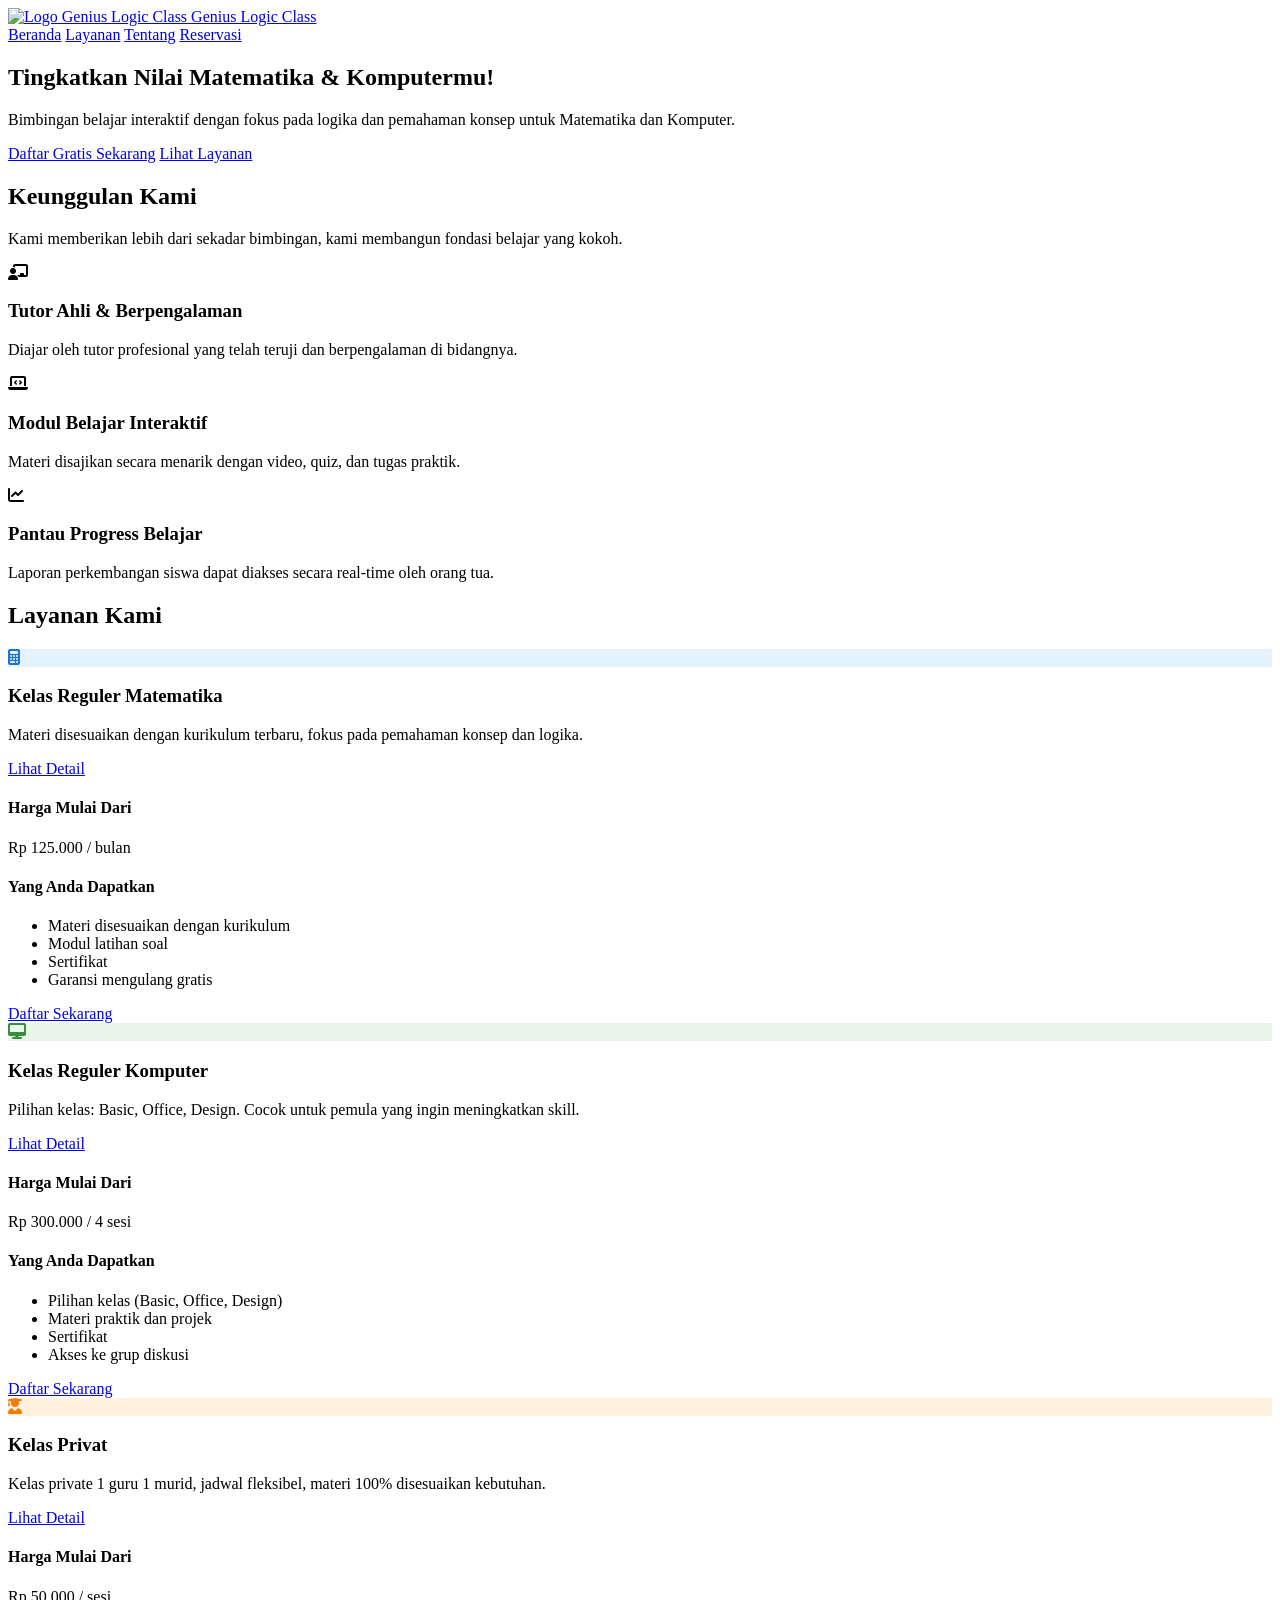
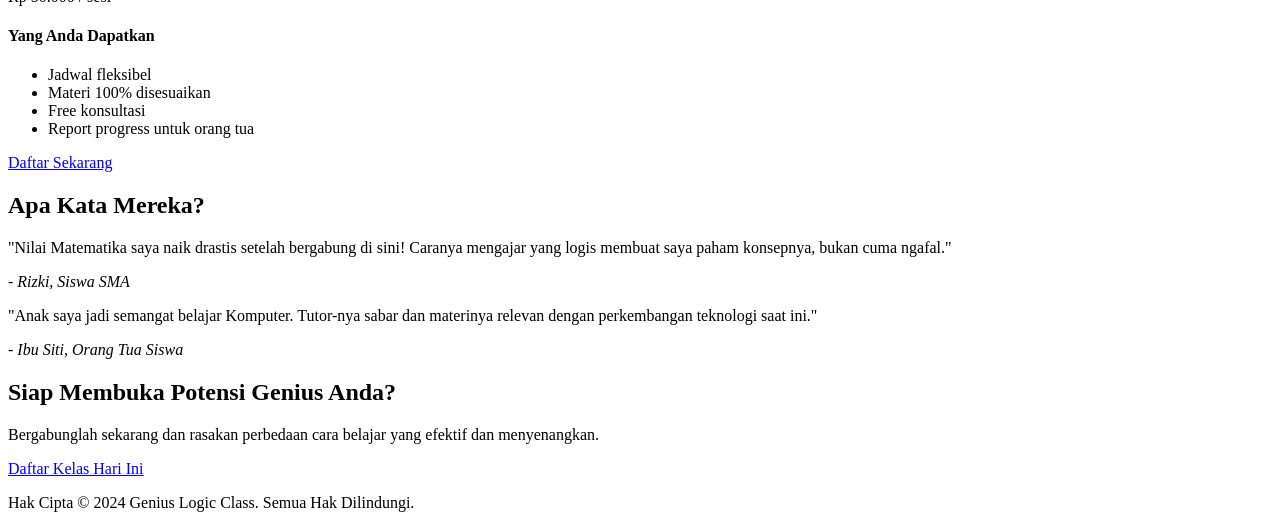
==== index.html @ 8e5e8c56 "Add files via upload" ====
<!DOCTYPE html>
<html lang="id">
<head>
    <meta charset="UTF-8">
    <meta name="viewport" content="width=device-width, initial-scale=1.0">
    <meta name="description" content="Genius Logic Class - Bimbingan belajar Matematika dan Komputer untuk SD, SMP, SMA. Tingkatkan pemahaman konsep dan raih prestasi Anda.">
    <title>Genius Logic Class - Bimbingan Belajar Matematika & Komputer</title>
    <link rel="stylesheet" href="css/style.css">
    <!-- Tambahkan library Font Awesome untuk ikon -->
    <link rel="stylesheet" href="https://cdnjs.cloudflare.com/ajax/libs/font-awesome/6.4.2/css/all.min.css">
</head>
<body>

    <header class="main-header">
        <div class="container">
            <!-- PERUBAHAN DI SINI: Logo dan teks dipisahkan -->
            <a href="index.html" class="logo">
                <img src="img/logo.jpeg" alt="Logo Genius Logic Class">
                <span>Genius Logic Class</span>
            </a>
            <nav class="main-nav">
                <a href="index.html" class="active">Beranda</a>
                <a href="layanan.html">Layanan</a>
                <a href="tentang.html">Tentang</a>
                <a href="kontak.html">Reservasi</a>
            </nav>
        </div>
    </header>

    <main>
        <!-- Hero Section yang Diperbarui -->
        <section id="hero">
            <div class="hero-content">
                <h1>Tingkatkan Nilai Matematika & Komputermu!</h1>
                <p>Bimbingan belajar interaktif dengan fokus pada logika dan pemahaman konsep untuk Matematika dan Komputer.</p>
                <div class="hero-buttons">
                    <a href="kontak.html" class="btn btn-primary">Daftar Gratis Sekarang</a>
                    <a href="#services" class="btn btn-secondary">Lihat Layanan</a>
                </div>
            </div>
        </section>

        <!-- Bagian Keunggulan Kami (Baru) -->
        <section id="features" class="section-grey">
            <div class="container text-center">
                <h2>Keunggulan Kami</h2>
                <p>Kami memberikan lebih dari sekadar bimbingan, kami membangun fondasi belajar yang kokoh.</p>
                <div class="features-grid">
                    <div class="feature-card">
                        <div class="feature-icon">
                            <i class="fas fa-chalkboard-teacher"></i>
                        </div>
                        <h3>Tutor Ahli & Berpengalaman</h3>
                        <p>Diajar oleh tutor profesional yang telah teruji dan berpengalaman di bidangnya.</p>
                    </div>
                    <div class="feature-card">
                        <div class="feature-icon">
                            <i class="fas fa-laptop-code"></i>
                        </div>
                        <h3>Modul Belajar Interaktif</h3>
                        <p>Materi disajikan secara menarik dengan video, quiz, dan tugas praktik.</p>
                    </div>
                    <div class="feature-card">
                        <div class="feature-icon">
                            <i class="fas fa-chart-line"></i>
                        </div>
                        <h3>Pantau Progress Belajar</h3>
                        <p>Laporan perkembangan siswa dapat diakses secara real-time oleh orang tua.</p>
                    </div>
                </div>
            </div>
        </section>

        <!-- Layanan Section (Sekarang Sama Seperti di layanan.html) -->
        <section id="services">
            <div class="container">
                <h2>Layanan Kami</h2>
                <div class="services-grid">
                    
                    <!-- Card Kelas Reguler Matematika -->
                    <div class="service-card">
                        <div class="card-header" onclick="toggleDetails(this)">
                            <div class="service-icon-circle" style="background-color: #e3f2fd;">
                                <i class="fas fa-calculator" style="color: #1976d2;"></i>
                            </div>
                            <h3>Kelas Reguler Matematika</h3>
                            <p>Materi disesuaikan dengan kurikulum terbaru, fokus pada pemahaman konsep dan logika.</p>
                            <a href="#" class="btn-detail">Lihat Detail</a>
                        </div>
                        <div class="service-details">
                            <div class="detail-section">
                                <h4>Harga Mulai Dari</h4>
                                <p class="price">Rp 125.000 <span>/ bulan</span></p>
                            </div>
                            <div class="detail-section">
                                <h4>Yang Anda Dapatkan</h4>
                                <ul>
                                    <li>Materi disesuaikan dengan kurikulum</li>
                                    <li>Modul latihan soal</li>
                                    <li>Sertifikat</li>
                                    <li>Garansi mengulang gratis</li>
                                </ul>
                            </div>
                            <a href="kontak.html" class="btn btn-primary">Daftar Sekarang</a>
                        </div>
                    </div>

                    <!-- Card Kelas Reguler Komputer -->
                    <div class="service-card">
                        <div class="card-header" onclick="toggleDetails(this)">
                            <div class="service-icon-circle" style="background-color: #e8f5e9;">
                                <i class="fas fa-desktop" style="color: #388e3c;"></i>
                            </div>
                            <h3>Kelas Reguler Komputer</h3>
                            <p>Pilihan kelas: Basic, Office, Design. Cocok untuk pemula yang ingin meningkatkan skill.</p>
                            <a href="#" class="btn-detail">Lihat Detail</a>
                        </div>
                        <div class="service-details">
                            <div class="detail-section">
                                <h4>Harga Mulai Dari</h4>
                                <p class="price">Rp 300.000 <span>/ 4 sesi</span></p>
                            </div>
                            <div class="detail-section">
                                <h4>Yang Anda Dapatkan</h4>
                                <ul>
                                    <li>Pilihan kelas (Basic, Office, Design)</li>
                                    <li>Materi praktik dan projek</li>
                                    <li>Sertifikat</li>
                                    <li>Akses ke grup diskusi</li>
                                </ul>
                            </div>
                            <a href="kontak.html" class="btn btn-primary">Daftar Sekarang</a>
                        </div>
                    </div>

                    <!-- Card Kelas Privat -->
                    <div class="service-card">
                        <div class="card-header" onclick="toggleDetails(this)">
                            <div class="service-icon-circle" style="background-color: #fff3e0;">
                                <i class="fas fa-user-graduate" style="color: #f57c00;"></i>
                            </div>
                            <h3>Kelas Privat</h3>
                            <p>Kelas private 1 guru 1 murid, jadwal fleksibel, materi 100% disesuaikan kebutuhan.</p>
                            <a href="#" class="btn-detail">Lihat Detail</a>
                        </div>
                        <div class="service-details">
                            <div class="detail-section">
                                <h4>Harga Mulai Dari</h4>
                                <p class="price">Rp 50.000 <span>/ sesi</span></p>
                            </div>
                            <div class="detail-section">
                                <h4>Yang Anda Dapatkan</h4>
                                <ul>
                                    <li>Jadwal fleksibel</li>
                                    <li>Materi 100% disesuaikan</li>
                                    <li>Free konsultasi</li>
                                    <li>Report progress untuk orang tua</li>
                                </ul>
                            </div>
                            <a href="kontak.html" class="btn btn-primary">Daftar Sekarang</a>
                        </div>
                    </div>

                </div>
            </div>
        </section>

        <!-- Bagian Testimoni (Baru) -->
        <section id="testimonials" class="section-grey">
            <div class="container text-center">
                <h2>Apa Kata Mereka?</h2>
                <div class="testimonials-grid">
                    <div class="testimonial-card">
                        <p>"Nilai Matematika saya naik drastis setelah bergabung di sini! Caranya mengajar yang logis membuat saya paham konsepnya, bukan cuma ngafal."</p>
                        <cite>- Rizki, Siswa SMA</cite>
                    </div>
                    <div class="testimonial-card">
                        <p>"Anak saya jadi semangat belajar Komputer. Tutor-nya sabar dan materinya relevan dengan perkembangan teknologi saat ini."</p>
                        <cite>- Ibu Siti, Orang Tua Siswa</cite>
                    </div>
                </div>
            </div>
        </section>

        <!-- Bagian Ajakan Terakhir (CTA) (Baru) -->
        <section id="cta">
            <div class="container text-center">
                <h2>Siap Membuka Potensi Genius Anda?</h2>
                <p>Bergabunglah sekarang dan rasakan perbedaan cara belajar yang efektif dan menyenangkan.</p>
                <a href="kontak.html" class="btn btn-primary btn-large">Daftar Kelas Hari Ini</a>
            </div>
        </section>

    </main>

    <footer class="main-footer">
        <div class="container">
            <p>Hak Cipta &copy; 2024 Genius Logic Class. Semua Hak Dilindungi.</p>
        </div>
    </footer>

    <!-- JavaScript untuk Toggle Detail (Ditambahkan) -->
    <script>
        function toggleDetails(header) {
            // Menemukan elemen detail berikutnya dari header yang diklik
            const details = header.nextElementSibling;
            const button = header.querySelector('.btn-detail');
            
            details.classList.toggle('active');

            if (details.classList.contains('active')) {
                button.textContent = 'Tutup Detail';
            } else {
                button.textContent = 'Lihat Detail';
            }
        }
    </script>

</body>
</html>
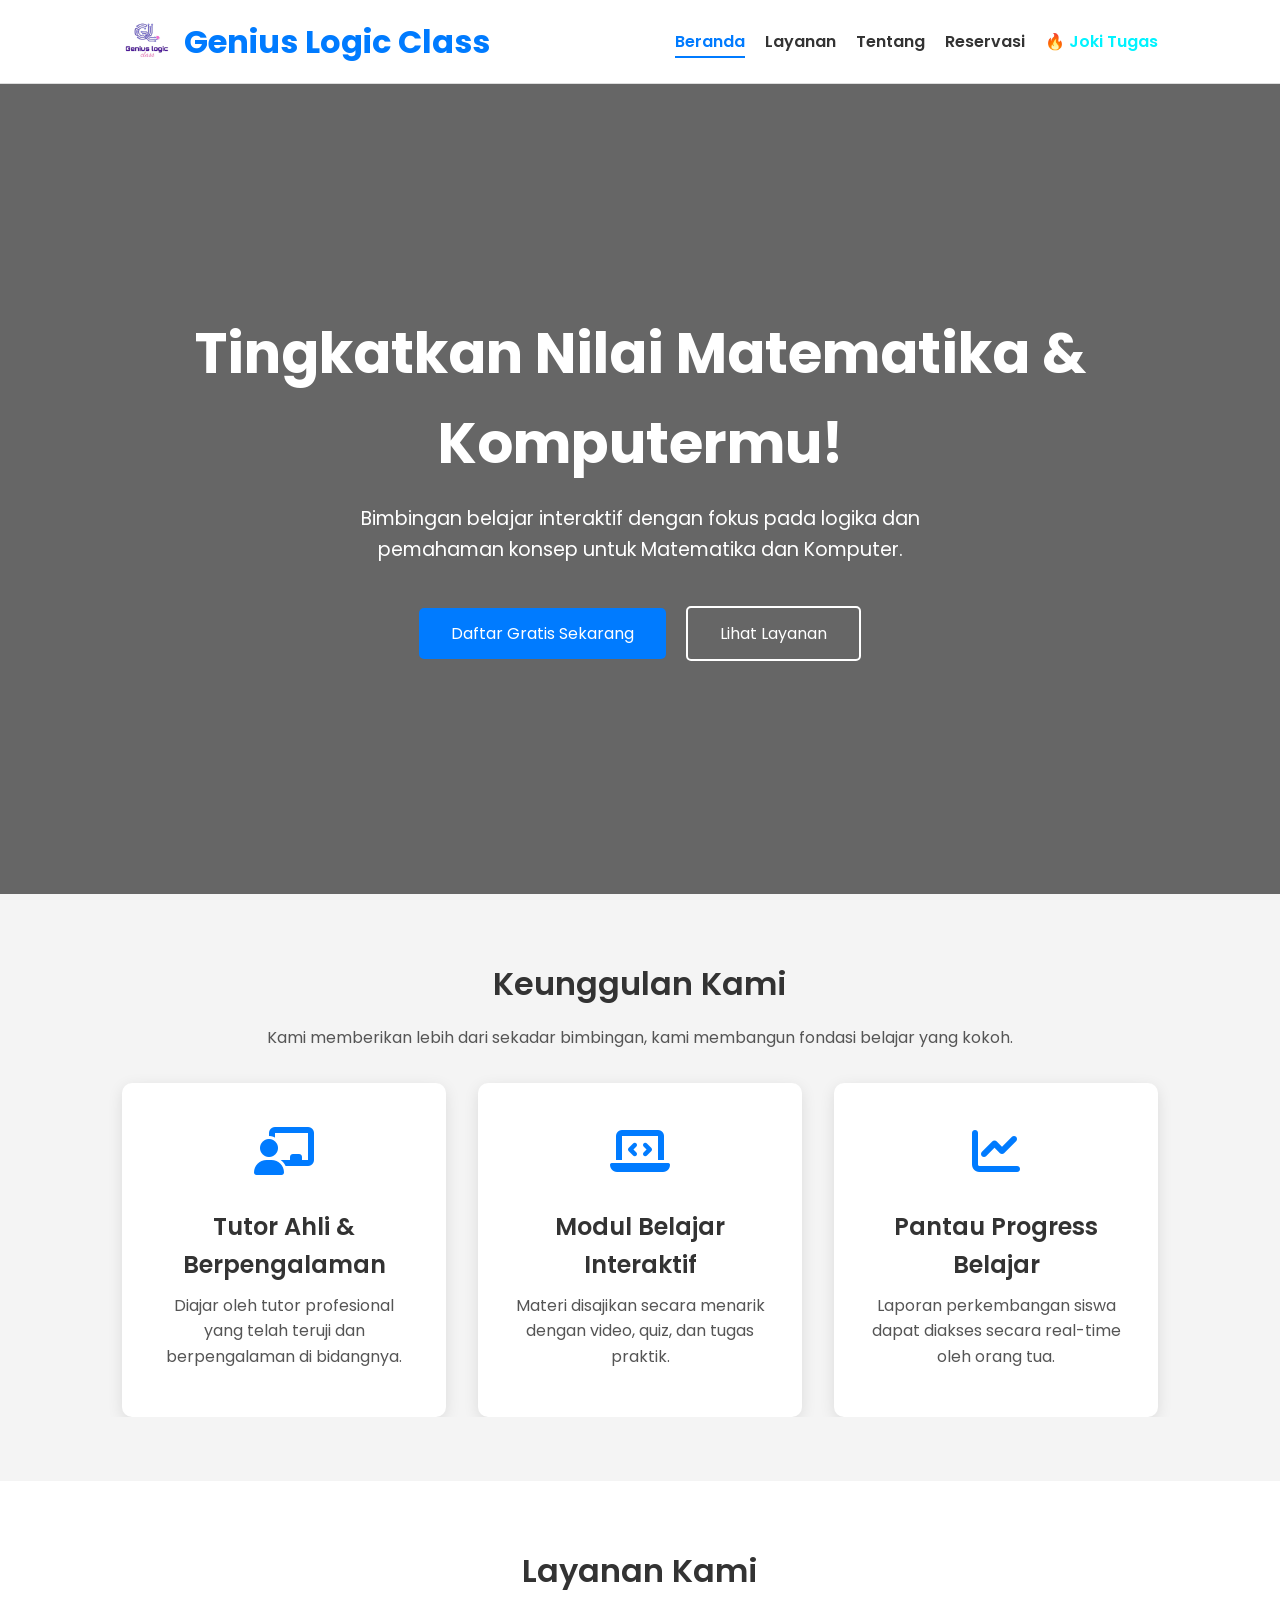
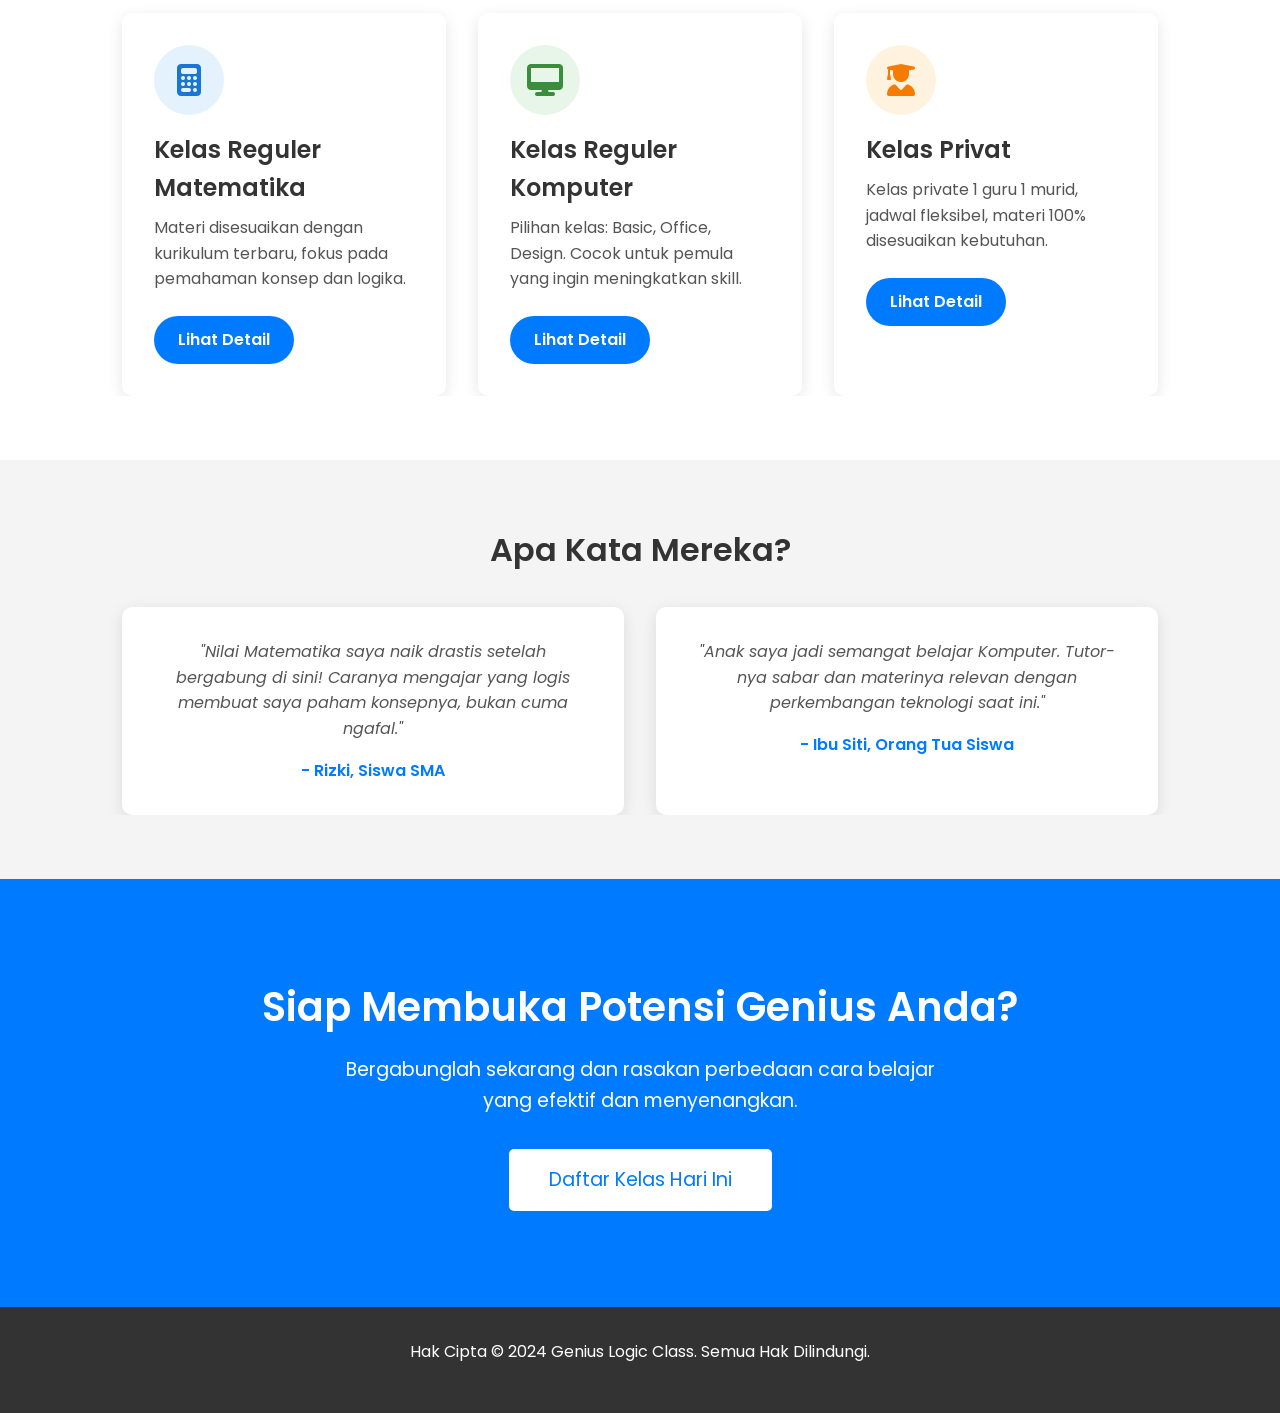
==== commit 1bd921e3: "index.html" ====
--- a/index.html
+++ b/index.html
@@ -23,6 +23,7 @@
                 <a href="layanan.html">Layanan</a>
                 <a href="tentang.html">Tentang</a>
                 <a href="kontak.html">Reservasi</a>
+                <a href="poster.html" style="color: #00f3ff;">🔥 Joki Tugas</a>
             </nav>
         </div>
     </header>
@@ -217,4 +218,4 @@
     </script>
 
 </body>
-</html>+</html>
--- a/css/style.css
+++ b/css/style.css
@@ -0,0 +1,561 @@
+/* --- css/style.css (Versi Lengkap & Diperbarui) --- */
+
+/* Import Font & Font Awesome */
+@import url('https://fonts.googleapis.com/css2?family=Poppins:wght@400;600;700&display=swap');
+
+/* --- CSS Variables & Global Reset --- */
+:root {
+    --primary-color: #007bff;
+    --secondary-color: #0056b3;
+    --dark-color: #333;
+    --light-color: #f4f4f4;
+    --text-color: #555;
+    --white-color: #ffffff;
+    --border-color: #ddd;
+    --shadow: 0 4px 15px rgba(0,0,0,0.1);
+}
+
+* {
+    margin: 0;
+    padding: 0;
+    box-sizing: border-box;
+}
+
+body {
+    font-family: 'Poppins', sans-serif;
+    line-height: 1.6;
+    background-color: var(--white-color);
+    color: var(--text-color);
+}
+
+.container {
+    max-width: 1100px;
+    margin: auto;
+    overflow: hidden;
+    padding: 0 2rem;
+}
+
+h1, h2, h3, h4 {
+    color: var(--dark-color);
+    font-weight: 600;
+}
+
+h1 { font-size: 2.5rem; }
+h2 { font-size: 2rem; text-align: center; margin-bottom: 1rem; }
+h3 { font-size: 1.5rem; }
+h4 { font-size: 1.1rem; }
+
+p { margin-bottom: 1rem; }
+
+section {
+    padding: 4rem 0;
+}
+
+/* --- Utility Classes --- */
+.text-center {
+    text-align: center;
+}
+
+.section-grey {
+    background: var(--light-color);
+}
+
+/* --- Header & Navbar --- */
+.main-header {
+    background: var(--white-color);
+    padding: 1rem 0;
+    border-bottom: 1px solid var(--border-color);
+    position: sticky;
+    top: 0;
+    z-index: 1000;
+}
+
+.main-header .container {
+    display: flex;
+    justify-content: space-between;
+    align-items: center;
+}
+
+/* PERUBAHAN CSS UNTUK LOGO */
+.logo {
+    display: flex; /* Menggunakan flexbox untuk menyusun item */
+    align-items: center; /* Menyelaraskan item secara vertikal di tengah */
+    font-size: 2rem;
+    font-weight: 700;
+    color: var(--primary-color);
+    text-decoration: none;
+    gap: 0.75rem; /* Menambah jarak antara logo dan teks */
+}
+
+.logo img {
+    display: block;
+    height: 50px; /* Menyesuaikan tinggi logo agar seimbang dengan teks */
+    width: auto;
+}
+
+.main-nav a {
+    color: var(--dark-color);
+    text-decoration: none;
+    margin-left: 1rem;
+    font-weight: 600;
+    transition: color 0.3s ease;
+}
+
+.main-nav a.active {
+    color: var(--primary-color);
+    border-bottom: 2px solid var(--primary-color);
+    padding-bottom: 0.2rem;
+}
+
+/* --- Hero Section --- */
+#hero {
+    background: linear-gradient(rgba(0, 0, 0, 0.6), rgba(0, 0, 0, 0.6)), url('https://images.unsplash.com/photo-1516321318423-f06f85e504b3?q=80&w=2070&auto=format&fit=crop') no-repeat center center/cover;
+    height: 90vh;
+    color: var(--white-color);
+    display: flex;
+    justify-content: center;
+    align-items: center;
+    text-align: center;
+    padding: 0 2rem;
+}
+
+.hero-content h1 {
+    color: var(--white-color);
+    font-size: 3.5rem;
+    font-weight: 700;
+    margin-bottom: 1rem;
+}
+
+.hero-content p {
+    font-size: 1.2rem;
+    max-width: 600px;
+    margin: 0 auto 2rem auto;
+}
+
+.hero-buttons .btn {
+    margin: 0.5rem;
+}
+
+/* --- Buttons --- */
+.btn {
+    display: inline-block;
+    padding: 0.8rem 2rem;
+    background: var(--primary-color);
+    color: var(--white-color);
+    border: none;
+    cursor: pointer;
+    font-size: 1rem;
+    border-radius: 5px;
+    text-decoration: none;
+    transition: all 0.3s ease;
+}
+
+.btn:hover {
+    background: var(--secondary-color);
+    transform: translateY(-2px);
+}
+
+.btn-secondary {
+    background: transparent;
+    color: var(--white-color);
+    border: 2px solid var(--white-color);
+}
+
+.btn-secondary:hover {
+    background: var(--white-color);
+    color: var(--dark-color);
+}
+
+.btn-large {
+    padding: 1rem 2.5rem;
+    font-size: 1.2rem;
+    background: var(--white-color);
+    color: var(--primary-color);
+}
+
+.btn-large:hover {
+    background: var(--light-color);
+    color: var(--primary-color);
+}
+
+/* --- Keunggulan Section --- */
+.features-grid {
+    display: grid;
+    grid-template-columns: repeat(auto-fit, minmax(280px, 1fr));
+    gap: 2rem;
+    margin-top: 2rem;
+}
+
+.feature-card {
+    background: var(--white-color);
+    padding: 2rem;
+    border-radius: 10px;
+    box-shadow: var(--shadow);
+    transition: transform 0.3s ease, box-shadow 0.3s ease;
+}
+
+.feature-card:hover {
+    transform: translateY(-10px);
+    box-shadow: 0 8px 25px rgba(0,0,0,0.15);
+}
+
+.feature-icon {
+    font-size: 3rem;
+    color: var(--primary-color);
+    margin-bottom: 1rem;
+}
+
+.feature-card h3 {
+    color: var(--dark-color);
+    margin-bottom: 0.5rem;
+}
+
+/* --- Testimoni Section --- */
+.testimonials-grid {
+    display: grid;
+    grid-template-columns: repeat(auto-fit, minmax(300px, 1fr));
+    gap: 2rem;
+    margin-top: 2rem;
+}
+
+.testimonial-card {
+    background: var(--white-color);
+    padding: 2rem;
+    border-radius: 10px;
+    box-shadow: var(--shadow);
+    font-style: italic;
+}
+
+.testimonial-card p {
+    margin-bottom: 1rem;
+}
+
+.testimonial-card cite {
+    font-weight: 600;
+    color: var(--primary-color);
+    font-style: normal;
+}
+
+/* --- CTA Section --- */
+#cta {
+    padding: 6rem 0;
+    background: var(--primary-color);
+    color: var(--white-color);
+}
+
+#cta h2 {
+    color: var(--white-color);
+    font-size: 2.5rem;
+}
+
+#cta p {
+    font-size: 1.2rem;
+    max-width: 600px;
+    margin: 1rem auto 2rem auto;
+}
+
+/* --- Kontak Section --- */
+.contact-info {
+    display: flex;
+    justify-content: center;
+    gap: 2rem;
+    flex-wrap: wrap;
+}
+
+.contact-info a {
+    color: var(--primary-color);
+    text-decoration: none;
+    font-weight: 600;
+}
+
+/* --- Footer --- */
+.main-footer {
+    background: var(--dark-color);
+    color: var(--white-color);
+    text-align: center;
+    padding: 2rem 0;
+}
+
+/* --- Responsive Design --- */
+@media(max-width: 768px) {
+    h1 { font-size: 2.5rem; }
+    #hero h1 { font-size: 2.8rem; }
+    .main-header .container {
+        flex-direction: column;
+    }
+    .main-nav {
+        margin-top: 1rem;
+    }
+    .main-nav a {
+        margin: 0 0.5rem;
+    }
+    .features-grid, .services-grid, .testimonials-grid {
+        grid-template-columns: 1fr;
+    }
+}
+
+
+/* =============================================================== */
+/* --- CSS UNTUK LAYANAN (DESAIN BARU) --- */
+/* =============================================================== */
+
+.services-grid {
+    display: grid;
+    grid-template-columns: repeat(auto-fit, minmax(300px, 1fr));
+    gap: 2rem;
+    text-align: left;
+}
+
+.service-card {
+    background: var(--white-color);
+    border-radius: 10px;
+    box-shadow: var(--shadow);
+    overflow: hidden; /* Penting untuk memastikan konten tidak meluber */
+    transition: transform 0.3s ease, box-shadow 0.3s ease;
+}
+
+.service-card:hover {
+    transform: translateY(-10px);
+    box-shadow: 0 8px 25px rgba(0,0,0,0.15);
+}
+
+.service-card .card-header {
+    padding: 2rem;
+    cursor: pointer;
+}
+
+.service-icon-circle {
+    width: 70px;
+    height: 70px;
+    border-radius: 50%;
+    display: flex;
+    justify-content: center;
+    align-items: center;
+    margin-bottom: 1rem;
+}
+
+.service-icon-circle i {
+    font-size: 2rem;
+}
+
+.service-card h3 {
+    color: var(--dark-color);
+    margin-bottom: 0.5rem;
+    font-size: 1.5rem;
+}
+
+.service-card p {
+    color: var(--text-color);
+    margin-bottom: 1.5rem;
+}
+
+.btn-detail {
+    display: inline-block;
+    background: var(--primary-color);
+    color: var(--white-color);
+    padding: 0.7rem 1.5rem;
+    border-radius: 50px;
+    text-decoration: none;
+    font-weight: 600;
+    transition: background 0.3s ease;
+}
+
+.btn-detail:hover {
+    background: var(--secondary-color);
+}
+
+.service-details {
+    max-height: 0;
+    overflow: hidden;
+    transition: max-height 0.5s ease-out, padding 0.5s ease-out;
+    background-color: #f9f9f9;
+    padding: 0 2rem;
+}
+
+.service-details.active {
+    max-height: 600px; /* Cukup besar untuk menampung konten */
+    padding: 2rem;
+    border-top: 1px solid var(--border-color);
+}
+
+.detail-section {
+    margin-bottom: 1.5rem;
+}
+
+.detail-section h4 {
+    color: var(--dark-color);
+    margin-bottom: 0.5rem;
+}
+
+.detail-section .price {
+    font-size: 1.8rem;
+    font-weight: 700;
+    color: var(--primary-color);
+    margin: 0;
+}
+
+.detail-section .price span {
+    font-size: 1rem;
+    font-weight: 400;
+    color: var(--text-color);
+}
+
+.detail-section ul {
+    list-style: none;
+    padding-left: 0;
+}
+
+.detail-section ul li {
+    padding-left: 1.5rem;
+    position: relative;
+    margin-bottom: 0.5rem;
+}
+
+.detail-section ul li::before {
+    content: '\f00c'; /* Icon check dari FontAwesome */
+    font-family: 'Font Awesome 6 Free';
+    font-weight: 900;
+    position: absolute;
+    left: 0;
+    top: 0;
+    color: var(--primary-color);
+}
+
+.service-details .btn {
+    width: 100%;
+    text-align: center;
+    margin-top: 1rem;
+}
+
+/* =============================================================== */
+/* --- CSS UNTUK FORM RESERVASI --- */
+/* =============================================================== */
+
+#reservation-form {
+    max-width: 800px;
+    margin: auto;
+    background: var(--white-color);
+    padding: 2rem;
+    border-radius: 10px;
+    box-shadow: var(--shadow);
+}
+
+#reservation-form fieldset {
+    border: 1px solid var(--border-color);
+    border-radius: 8px;
+    padding: 1.5rem;
+    margin-bottom: 1.5rem;
+}
+
+#reservation-form legend {
+    padding: 0 0.5rem;
+    font-weight: 700;
+    color: var(--primary-color);
+    font-size: 1.1rem;
+    border-bottom: none;
+    width: auto;
+}
+
+#reservation-form legend i {
+    margin-right: 0.5rem;
+}
+
+.form-row {
+    display: grid;
+    grid-template-columns: 1fr 1fr;
+    gap: 1rem;
+}
+
+.form-group {
+    margin-bottom: 1rem;
+}
+
+.form-group label {
+    display: block;
+    margin-bottom: 0.5rem;
+    font-weight: 600;
+    font-size: 0.9rem;
+}
+
+.form-group input,
+.form-group select,
+.form-group textarea {
+    width: 100%;
+    padding: 0.8rem;
+    border: 1px solid var(--border-color);
+    border-radius: 5px;
+    font-family: 'Poppins', sans-serif;
+    font-size: 1rem;
+}
+
+.form-group textarea {
+    resize: vertical;
+    min-height: 100px;
+}
+
+.form-submit {
+    width: 100%;
+    padding: 1rem;
+    font-size: 1.2rem;
+    background: var(--primary-color);
+    color: var(--white-color);
+    border: none;
+    cursor: pointer;
+    border-radius: 5px;
+    transition: background 0.3s ease;
+    margin-top: 1rem;
+}
+
+.form-submit:hover {
+    background: var(--secondary-color);
+}
+
+.form-note {
+    text-align: center;
+    font-size: 0.8rem;
+    color: var(--text-color);
+    margin-top: 1rem;
+}
+
+.form-note i {
+    color: var(--primary-color);
+    margin-right: 0.5rem;
+}
+
+#form-feedback {
+    display: none;
+    text-align: center;
+    padding: 2rem;
+    background: #e7f4e8;
+    border: 1px solid #b5d7b8;
+    border-radius: 10px;
+    color: #2d5a2f;
+}
+
+#harga-container {
+    margin-top: 1.5rem;
+    padding: 1rem;
+    background-color: #e7f4e8;
+    border: 1px solid #b5d7b8;
+    border-radius: 5px;
+    text-align: center;
+    transition: all 0.3s ease;
+}
+
+#harga-container strong {
+    color: #2d5a2f;
+    font-size: 1rem;
+}
+
+#harga-text {
+    font-size: 1.2rem;
+    font-weight: 700;
+    color: var(--primary-color);
+    margin: 0.5rem 0 0 0;
+}
+
+@media(max-width: 768px) {
+    .form-row {
+        grid-template-columns: 1fr;
+    }
+}
